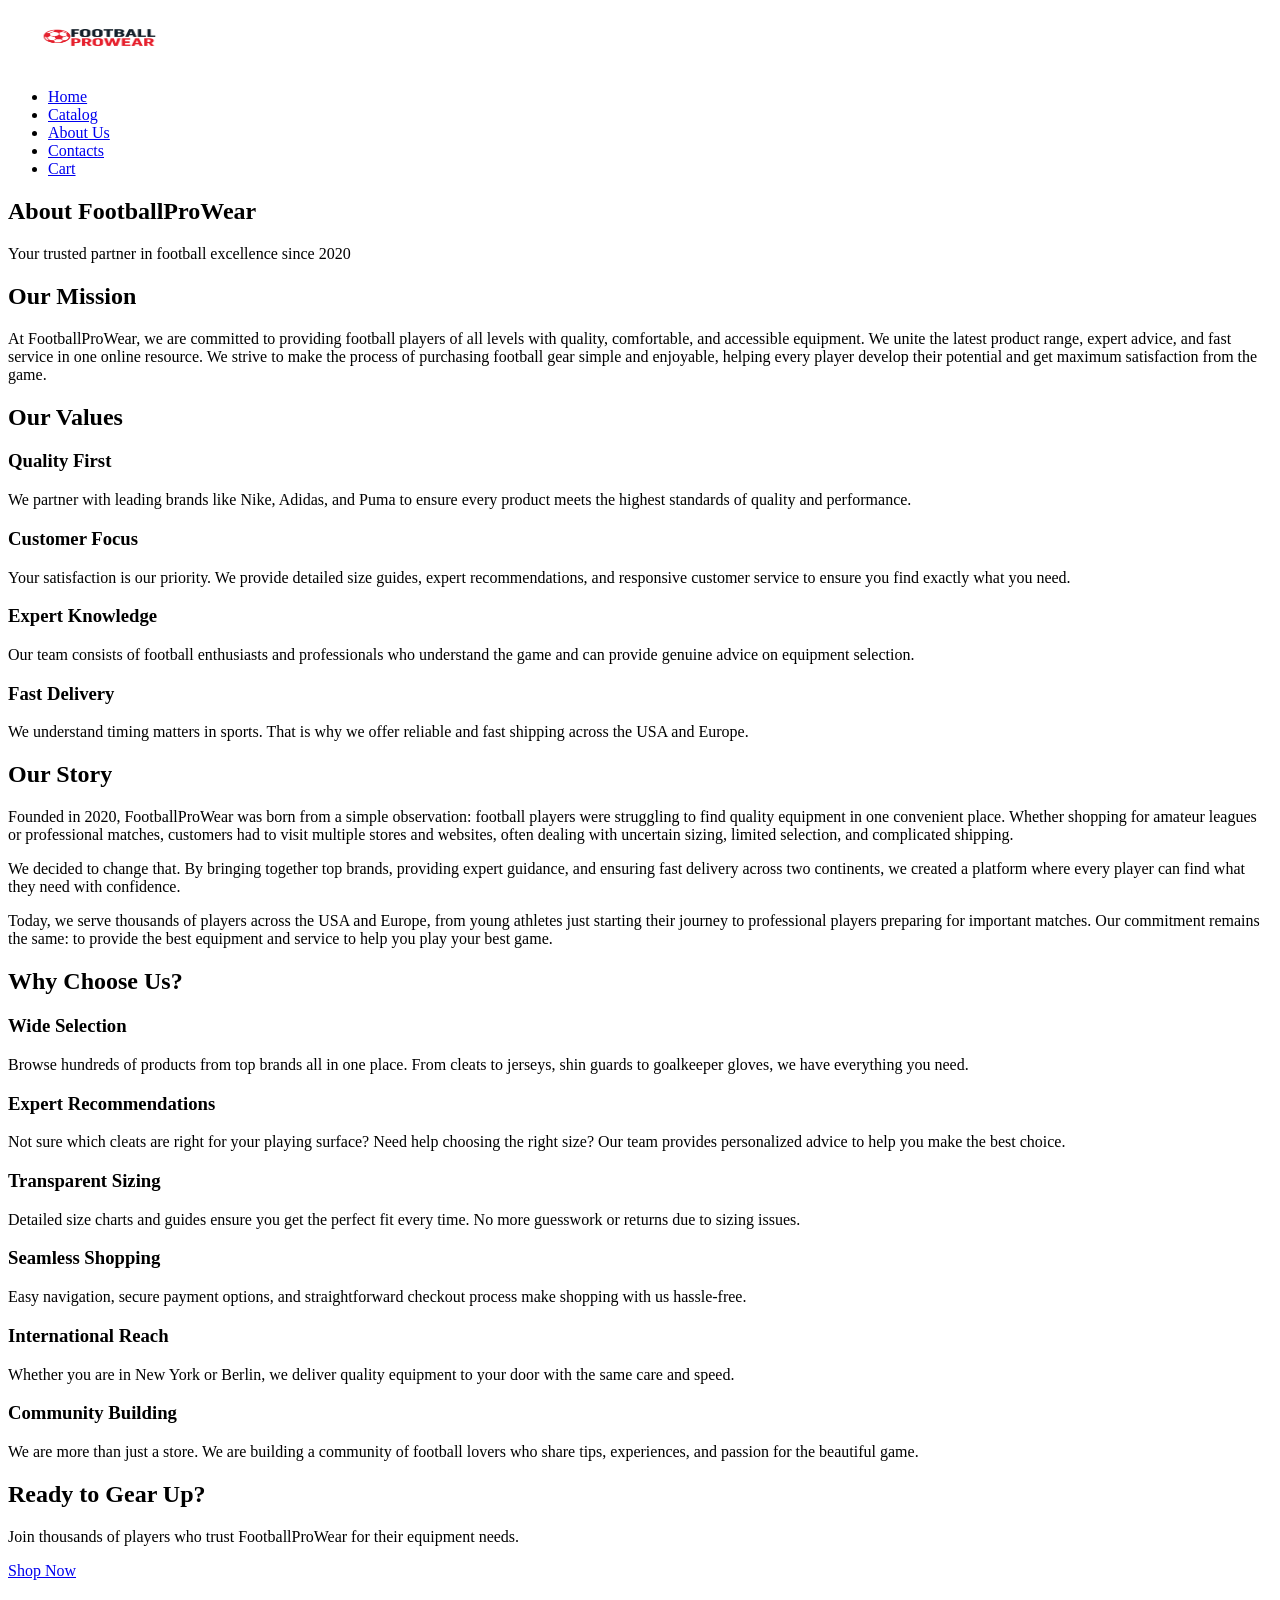
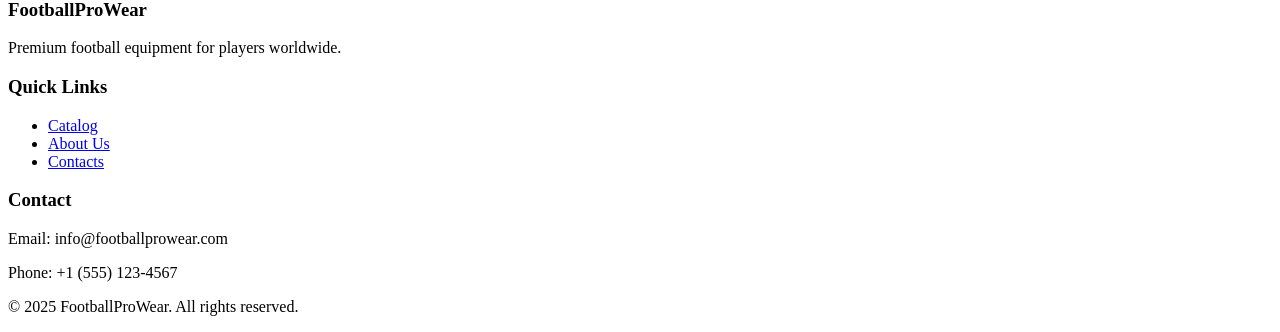
==== about.html @ 73f409c7 "2 lab" ====
<!DOCTYPE html>
<html lang="en">
  <head>
    <meta charset="UTF-8" />
    <meta name="viewport" content="width=device-width, initial-scale=1.0" />
    <meta
      name="description"
      content="Learn about FootballProWear - your trusted source for premium football equipment in the USA and Europe."
    />
    <title>About Us - FootballProWear</title>
    <link rel="stylesheet" href="css/styles.css" />
  </head>
  <body>
    <header>
      <div class="container">
        <div class="logo">
          <img
            src="images/logo.png"
            alt="FootballProWear Logo"
            width="180"
            height="60"
          />
        </div>
        <nav>
          <ul>
            <li><a href="index.html">Home</a></li>
            <li><a href="catalog.html">Catalog</a></li>
            <li><a href="about.html" class="active">About Us</a></li>
            <li><a href="contacts.html">Contacts</a></li>
            <li><a href="cart.html">Cart</a></li>
          </ul>
        </nav>
      </div>
    </header>

    <main>
      <section class="about-hero">
        <div class="container">
          <h1>About FootballProWear</h1>
          <p class="lead">
            Your trusted partner in football excellence since 2020
          </p>
        </div>
      </section>

      <section class="about-mission">
        <div class="container">
          <h2>Our Mission</h2>
          <p>
            At FootballProWear, we are committed to providing football players
            of all levels with quality, comfortable, and accessible equipment.
            We unite the latest product range, expert advice, and fast service
            in one online resource. We strive to make the process of purchasing
            football gear simple and enjoyable, helping every player develop
            their potential and get maximum satisfaction from the game.
          </p>
        </div>
      </section>

      <section class="about-values">
        <div class="container">
          <h2>Our Values</h2>
          <div class="values-grid">
            <article class="value-card">
              <h3>Quality First</h3>
              <p>
                We partner with leading brands like Nike, Adidas, and Puma to
                ensure every product meets the highest standards of quality and
                performance.
              </p>
            </article>
            <article class="value-card">
              <h3>Customer Focus</h3>
              <p>
                Your satisfaction is our priority. We provide detailed size
                guides, expert recommendations, and responsive customer service
                to ensure you find exactly what you need.
              </p>
            </article>
            <article class="value-card">
              <h3>Expert Knowledge</h3>
              <p>
                Our team consists of football enthusiasts and professionals who
                understand the game and can provide genuine advice on equipment
                selection.
              </p>
            </article>
            <article class="value-card">
              <h3>Fast Delivery</h3>
              <p>
                We understand timing matters in sports. That is why we offer
                reliable and fast shipping across the USA and Europe.
              </p>
            </article>
          </div>
        </div>
      </section>

      <section class="about-story">
        <div class="container">
          <h2>Our Story</h2>
          <p>
            Founded in 2020, FootballProWear was born from a simple observation:
            football players were struggling to find quality equipment in one
            convenient place. Whether shopping for amateur leagues or
            professional matches, customers had to visit multiple stores and
            websites, often dealing with uncertain sizing, limited selection,
            and complicated shipping.
          </p>

          <p>
            We decided to change that. By bringing together top brands,
            providing expert guidance, and ensuring fast delivery across two
            continents, we created a platform where every player can find what
            they need with confidence.
          </p>

          <p>
            Today, we serve thousands of players across the USA and Europe, from
            young athletes just starting their journey to professional players
            preparing for important matches. Our commitment remains the same: to
            provide the best equipment and service to help you play your best
            game.
          </p>
        </div>
      </section>

      <section class="about-advantages">
        <div class="container">
          <h2>Why Choose Us?</h2>
          <div class="advantages-list">
            <article class="advantage-item">
              <h3>Wide Selection</h3>
              <p>
                Browse hundreds of products from top brands all in one place.
                From cleats to jerseys, shin guards to goalkeeper gloves, we
                have everything you need.
              </p>
            </article>
            <article class="advantage-item">
              <h3>Expert Recommendations</h3>
              <p>
                Not sure which cleats are right for your playing surface? Need
                help choosing the right size? Our team provides personalized
                advice to help you make the best choice.
              </p>
            </article>
            <article class="advantage-item">
              <h3>Transparent Sizing</h3>
              <p>
                Detailed size charts and guides ensure you get the perfect fit
                every time. No more guesswork or returns due to sizing issues.
              </p>
            </article>
            <article class="advantage-item">
              <h3>Seamless Shopping</h3>
              <p>
                Easy navigation, secure payment options, and straightforward
                checkout process make shopping with us hassle-free.
              </p>
            </article>
            <article class="advantage-item">
              <h3>International Reach</h3>
              <p>
                Whether you are in New York or Berlin, we deliver quality
                equipment to your door with the same care and speed.
              </p>
            </article>
            <article class="advantage-item">
              <h3>Community Building</h3>
              <p>
                We are more than just a store. We are building a community of
                football lovers who share tips, experiences, and passion for the
                beautiful game.
              </p>
            </article>
          </div>
        </div>
      </section>

      <section class="about-cta">
        <div class="container">
          <h2>Ready to Gear Up?</h2>
          <p>
            Join thousands of players who trust FootballProWear for their
            equipment needs.
          </p>
          <a href="catalog.html" class="btn-primary">Shop Now</a>
        </div>
      </section>
    </main>

    <footer>
      <div class="container">
        <div class="footer-content">
          <div class="footer-section">
            <h3>FootballProWear</h3>
            <p>Premium football equipment for players worldwide.</p>
          </div>
          <div class="footer-section">
            <h3>Quick Links</h3>
            <ul>
              <li><a href="catalog.html">Catalog</a></li>
              <li><a href="about.html">About Us</a></li>
              <li><a href="contacts.html">Contacts</a></li>
            </ul>
          </div>
          <div class="footer-section">
            <h3>Contact</h3>
            <p>Email: info@footballprowear.com</p>
            <p>Phone: +1 (555) 123-4567</p>
          </div>
        </div>
        <div class="footer-bottom">
          <p>&copy; 2025 FootballProWear. All rights reserved.</p>
        </div>
      </div>
    </footer>

    <script src="js/main.js"></script>
  </body>
</html>
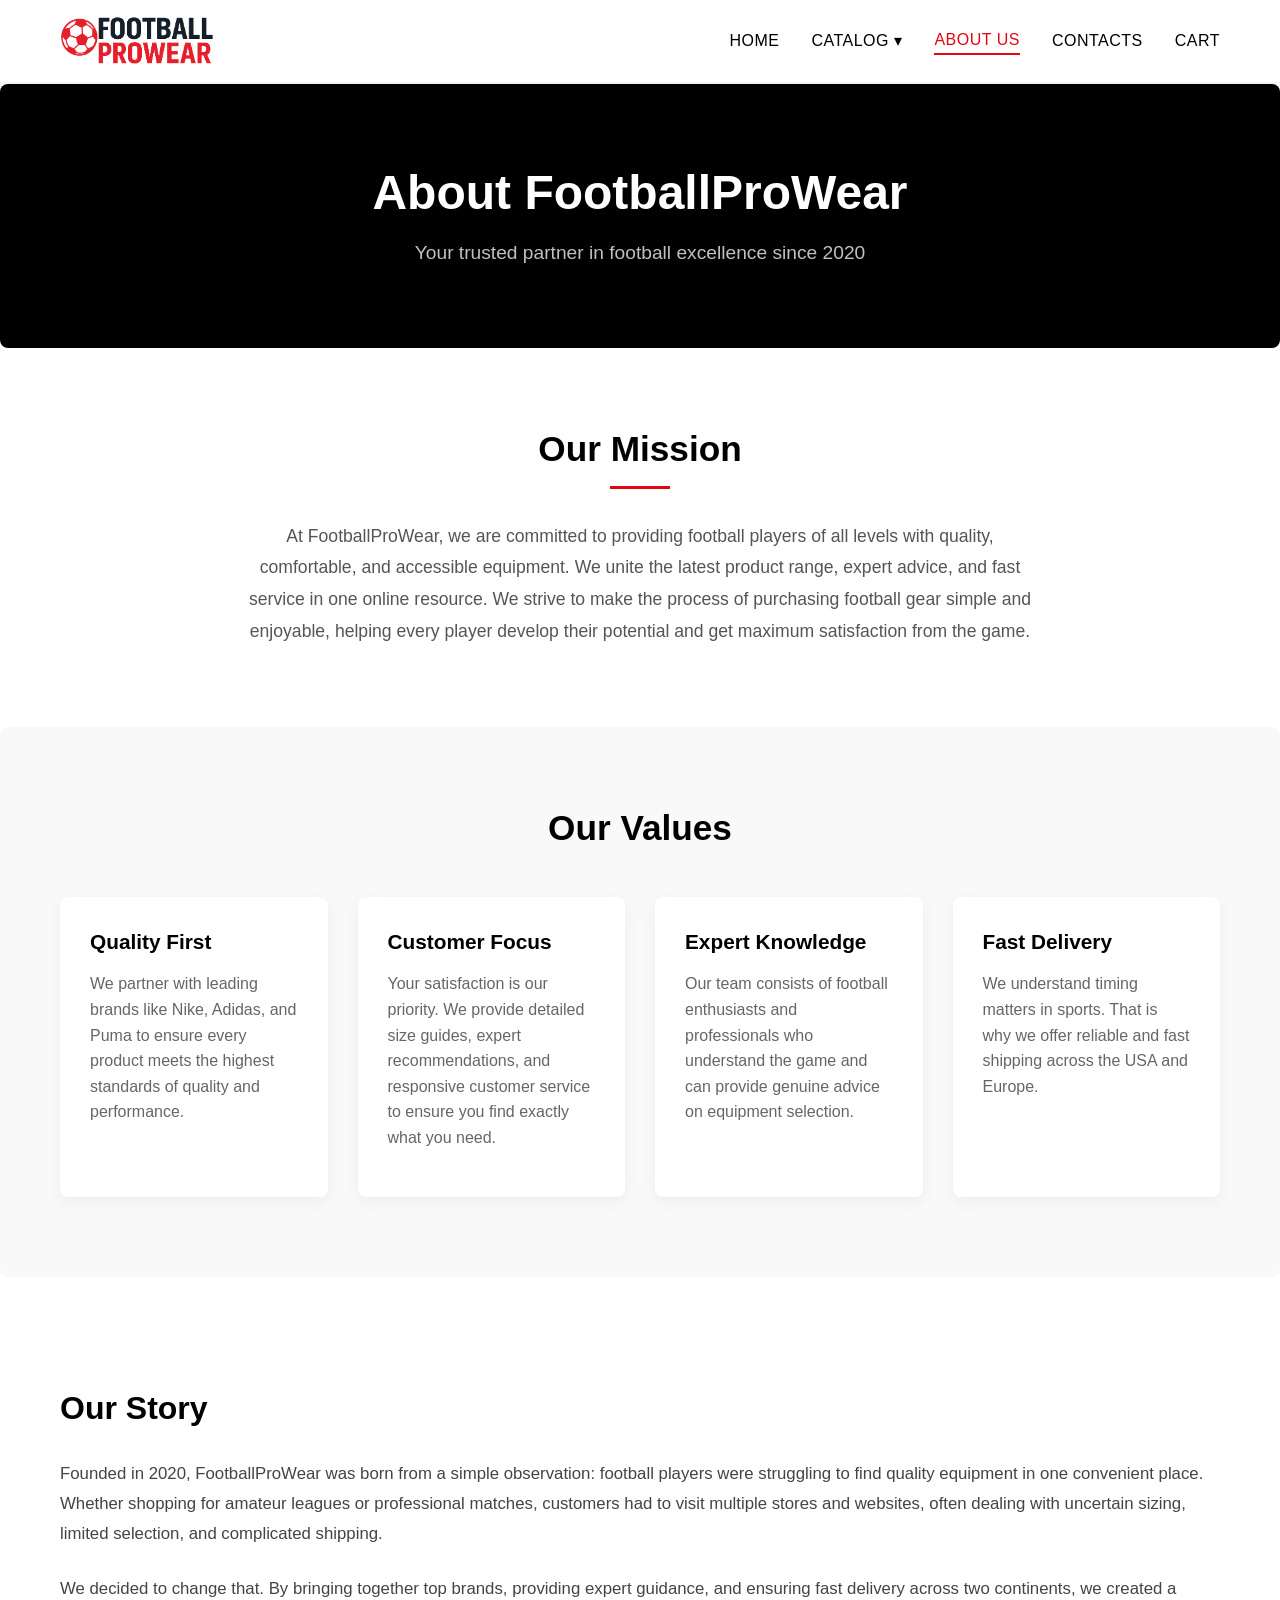
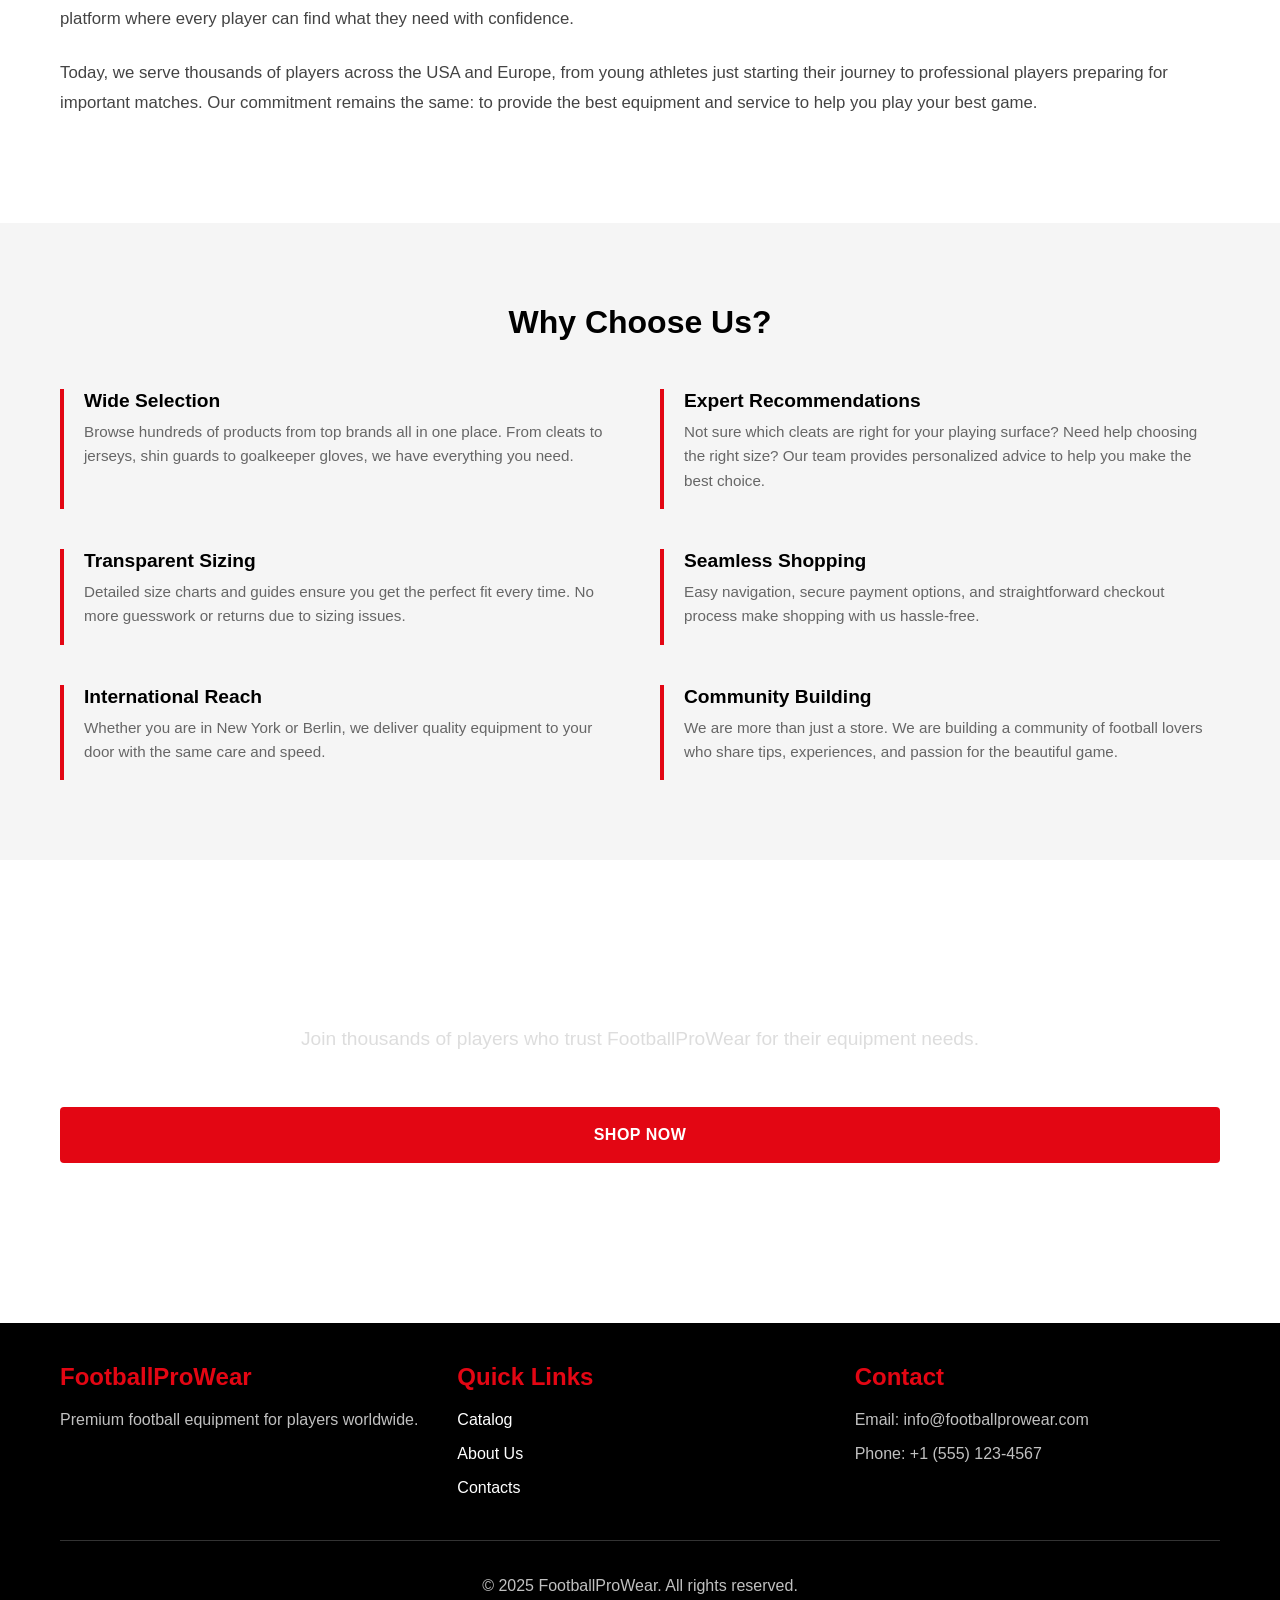
==== commit c9cefee8: "adding css" ====
--- a/about.html
+++ b/about.html
@@ -8,23 +8,74 @@
       content="Learn about FootballProWear - your trusted source for premium football equipment in the USA and Europe."
     />
     <title>About Us - FootballProWear</title>
-    <link rel="stylesheet" href="css/styles.css" />
+    <link rel="stylesheet" href="css/index.css" />
   </head>
   <body>
     <header>
       <div class="container">
         <div class="logo">
-          <img
-            src="images/logo.png"
-            alt="FootballProWear Logo"
-            width="180"
-            height="60"
-          />
-        </div>
+          <a href="index.html">
+            <img
+              src="images/logo.png"
+              alt="FootballProWear Logo"
+              width="200"
+              height="70"
+            />
+          </a>
+        </div>
+
+        <input type="checkbox" id="menu-toggle" />
+        <label for="menu-toggle" class="menu-icon">&#9776;</label>
+
         <nav>
           <ul>
             <li><a href="index.html">Home</a></li>
-            <li><a href="catalog.html">Catalog</a></li>
+            <li class="dropdown-item">
+              <a href="catalog.html?filter=all">Catalog ▾</a>
+              <div class="mega-menu">
+                <div class="mega-column">
+                  <h3>
+                    <a href="catalog.html?filter=cleats">Football Boots</a>
+                  </h3>
+                  <ul>
+                    <li>
+                      <a href="catalog.html?filter=mercurial">Nike Mercurial</a>
+                    </li>
+                    <li>
+                      <a href="catalog.html?filter=predator">Adidas Predator</a>
+                    </li>
+                    <li>
+                      <a href="catalog.html?filter=future">Puma Future</a>
+                    </li>
+                    <li><a href="catalog.html?filter=cleats">All Cleats</a></li>
+                  </ul>
+                </div>
+                <div class="mega-column">
+                  <h3><a href="catalog.html?filter=jerseys">Clothing</a></h3>
+                  <ul>
+                    <li><a href="catalog.html?filter=jerseys">Jerseys</a></li>
+                    <li>
+                      <a href="catalog.html?filter=training">Training Wear</a>
+                    </li>
+                    <li><a href="catalog.html?filter=shorts">Shorts</a></li>
+                  </ul>
+                </div>
+                <div class="mega-column">
+                  <h3>
+                    <a href="catalog.html?filter=accessories">Accessories</a>
+                  </h3>
+                  <ul>
+                    <li>
+                      <a href="catalog.html?filter=gloves">Goalkeeper Gloves</a>
+                    </li>
+                    <li>
+                      <a href="catalog.html?filter=shin-guards">Shin Guards</a>
+                    </li>
+                    <li><a href="catalog.html?filter=ball">Footballs</a></li>
+                  </ul>
+                </div>
+              </div>
+            </li>
             <li><a href="about.html" class="active">About Us</a></li>
             <li><a href="contacts.html">Contacts</a></li>
             <li><a href="cart.html">Cart</a></li>
--- a/css/index.css
+++ b/css/index.css
@@ -0,0 +1,104 @@
+@import url("./variables.css");
+@import url("./reset.css");
+@import url("./layout.css");
+@import url("./components.css");
+@import url("./pages.css");
+
+.hero {
+  background-image: linear-gradient(rgba(0, 0, 0, 0.5), rgba(0, 0, 0, 0.5)),
+    url("../images/hero-banner.jpg");
+  background-size: cover;
+  background-position: center;
+  color: var(--primary-white);
+  padding: 200px 0;
+  text-align: center;
+
+  display: flex;
+  align-items: center;
+  justify-content: center;
+}
+
+.hero .container {
+  display: flex;
+  flex-direction: column;
+  align-items: center;
+  max-width: 800px;
+  margin: 0 auto;
+}
+
+.hero h1 {
+  font-size: 3.5rem;
+  margin-bottom: 1.5rem;
+  color: var(--primary-white);
+  text-shadow: 2px 2px 4px rgba(0, 0, 0, 0.7);
+  font-weight: 700;
+  line-height: 1.2;
+}
+
+.hero p {
+  font-size: 1.25rem;
+  margin-bottom: 2.5rem;
+  color: var(--primary-white);
+  text-shadow: 1px 1px 3px rgba(0, 0, 0, 0.7);
+
+  max-width: 600px;
+  margin-left: auto;
+  margin-right: auto;
+}
+
+.features {
+  padding: 80px 0;
+  background-color: var(--primary-white);
+}
+
+.features h2 {
+  text-align: center;
+  margin-bottom: 3rem;
+  font-size: 2.5rem;
+  color: var(--primary-black);
+}
+
+.features-grid {
+  display: grid;
+  grid-template-columns: repeat(auto-fit, minmax(250px, 1fr));
+  gap: 2rem;
+  padding: 0 20px;
+}
+
+.feature-card {
+  padding: 2.5rem 2rem;
+  background-color: var(--bg-grey);
+  text-align: center;
+  border-radius: 8px;
+  transition: transform 0.3s ease, box-shadow 0.3s ease;
+  border: 1px solid transparent;
+}
+
+.feature-card:hover {
+  transform: translateY(-5px);
+  box-shadow: 0 10px 20px rgba(0, 0, 0, 0.1);
+  border-color: var(--primary-red);
+}
+
+.feature-card h3 {
+  color: var(--primary-red);
+  margin-bottom: 1rem;
+  font-size: 1.5rem;
+}
+
+.feature-card p {
+  color: #666;
+  line-height: 1.6;
+}
+
+.featured-products {
+  padding: 80px 0;
+  background-color: var(--primary-white);
+}
+
+.featured-products h2 {
+  text-align: center;
+  margin-bottom: 3rem;
+  font-size: 2.5rem;
+  color: var(--primary-black);
+}
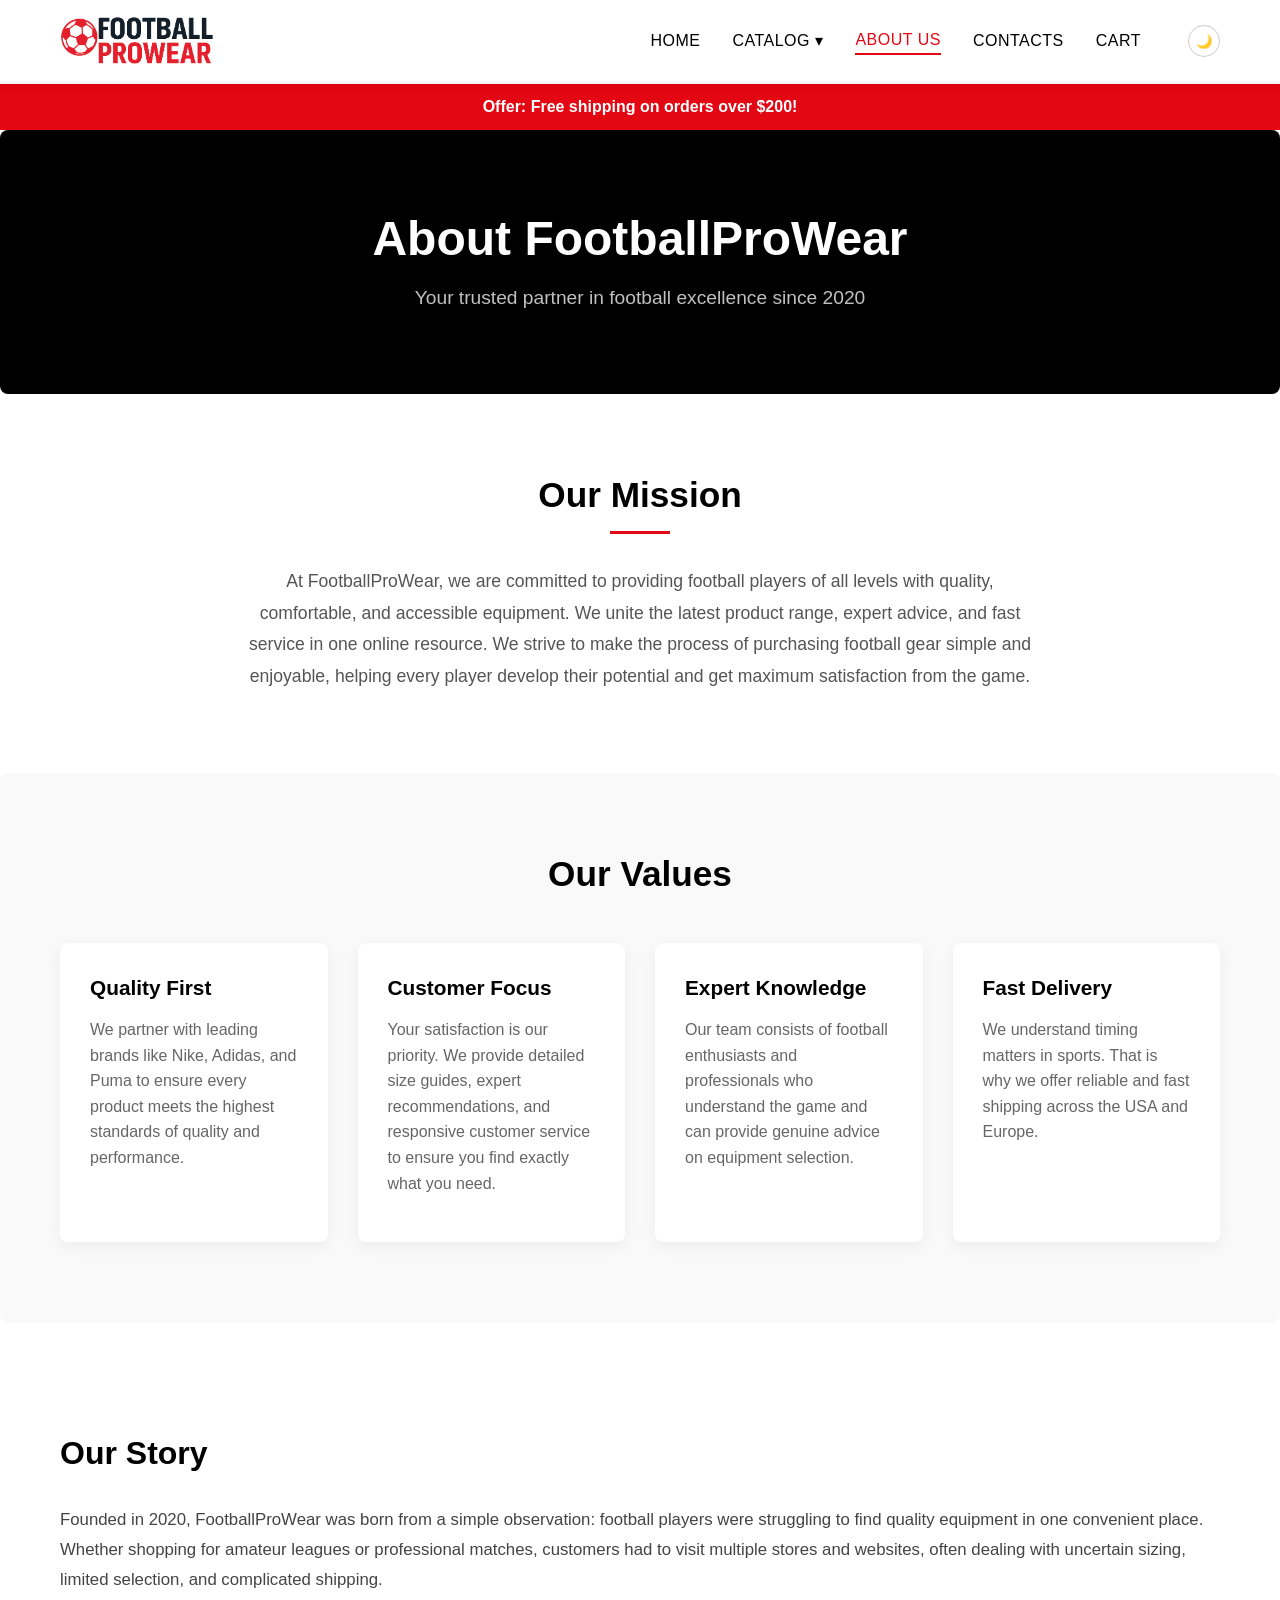
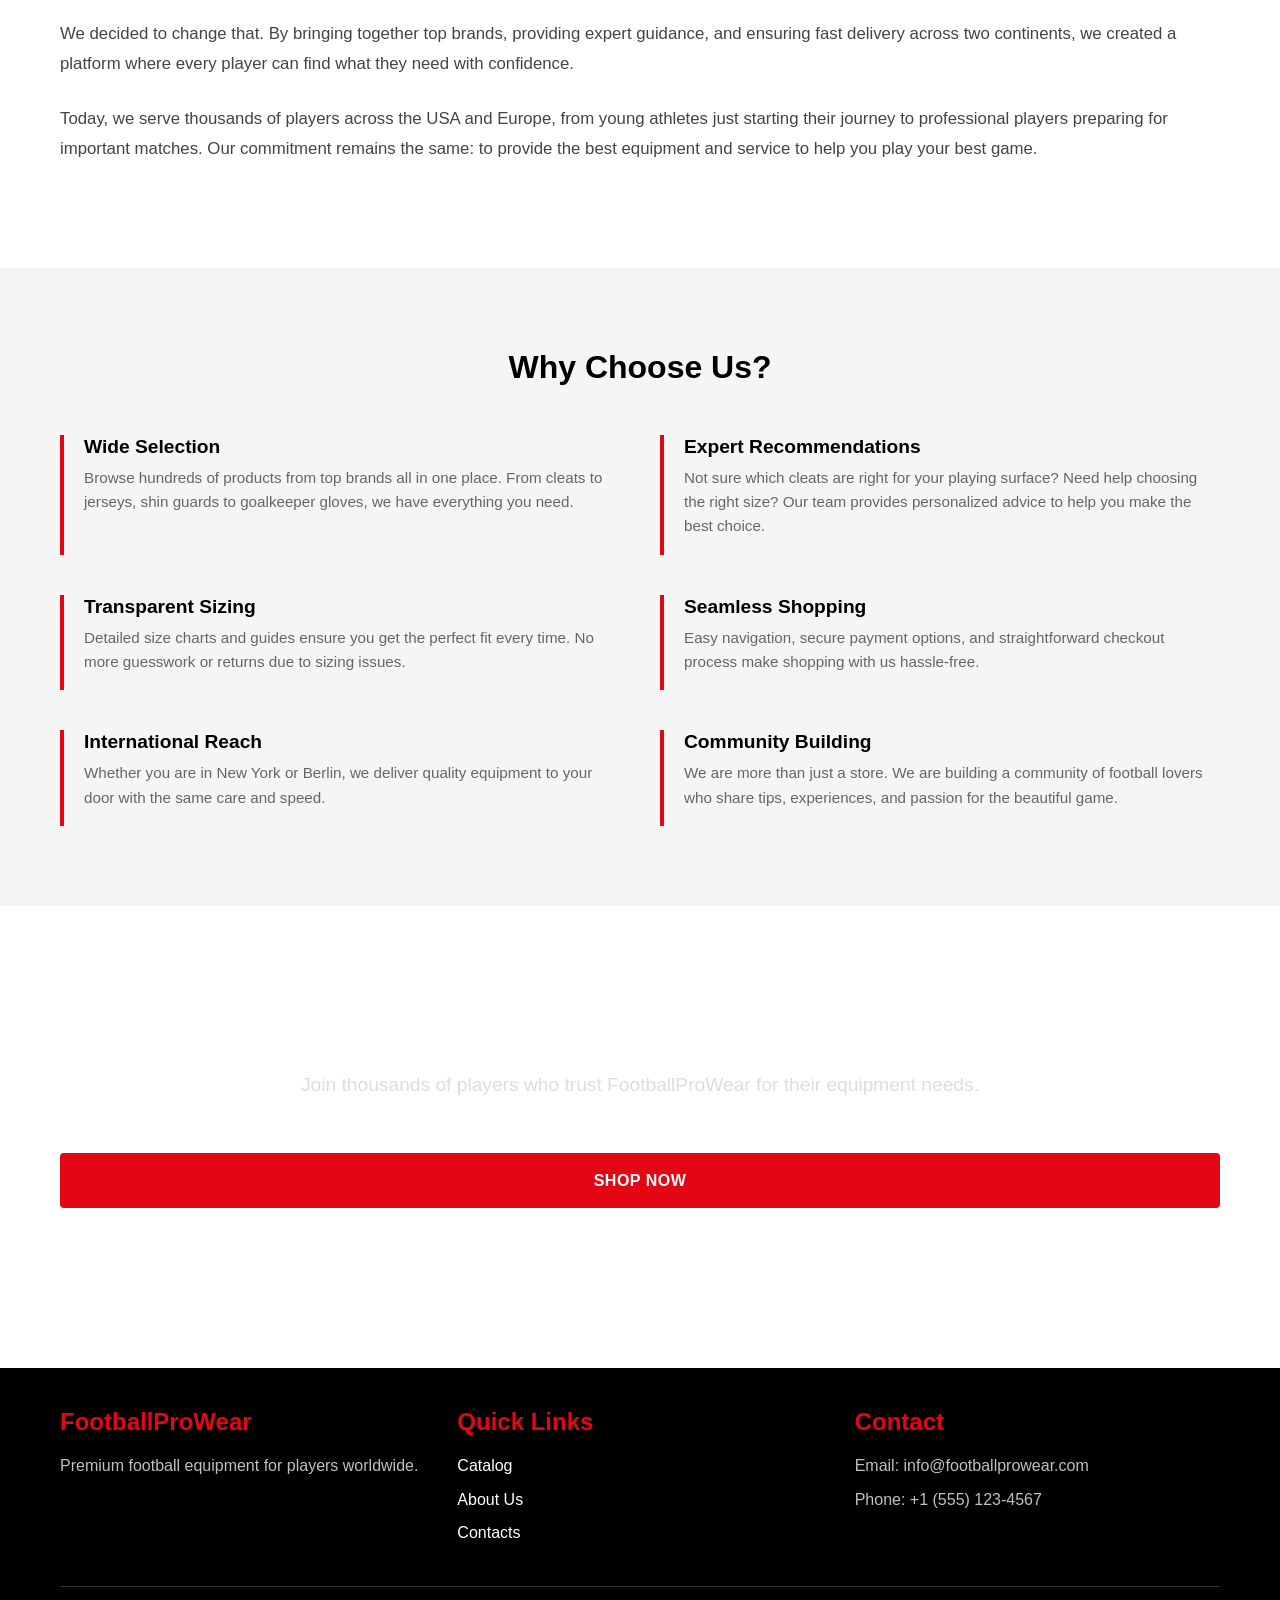
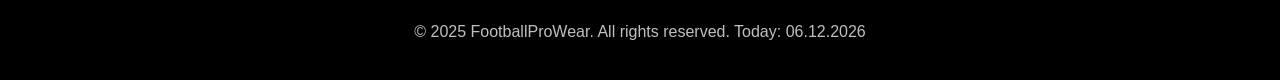
==== commit 0d2b2684: "4 lab" ====
--- a/about.html
+++ b/about.html
@@ -79,6 +79,11 @@
             <li><a href="about.html" class="active">About Us</a></li>
             <li><a href="contacts.html">Contacts</a></li>
             <li><a href="cart.html">Cart</a></li>
+            <li class="theme-btn-container">
+              <button id="theme-toggle" class="btn-theme" title="Switch Theme">
+                🌙
+              </button>
+            </li>
           </ul>
         </nav>
       </div>
@@ -263,7 +268,10 @@
           </div>
         </div>
         <div class="footer-bottom">
-          <p>&copy; 2025 FootballProWear. All rights reserved.</p>
+          <p>
+            &copy; <span id="year-container">2025</span> FootballProWear. All
+            rights reserved. Today: <span id="current-date"></span>
+          </p>
         </div>
       </div>
     </footer>
